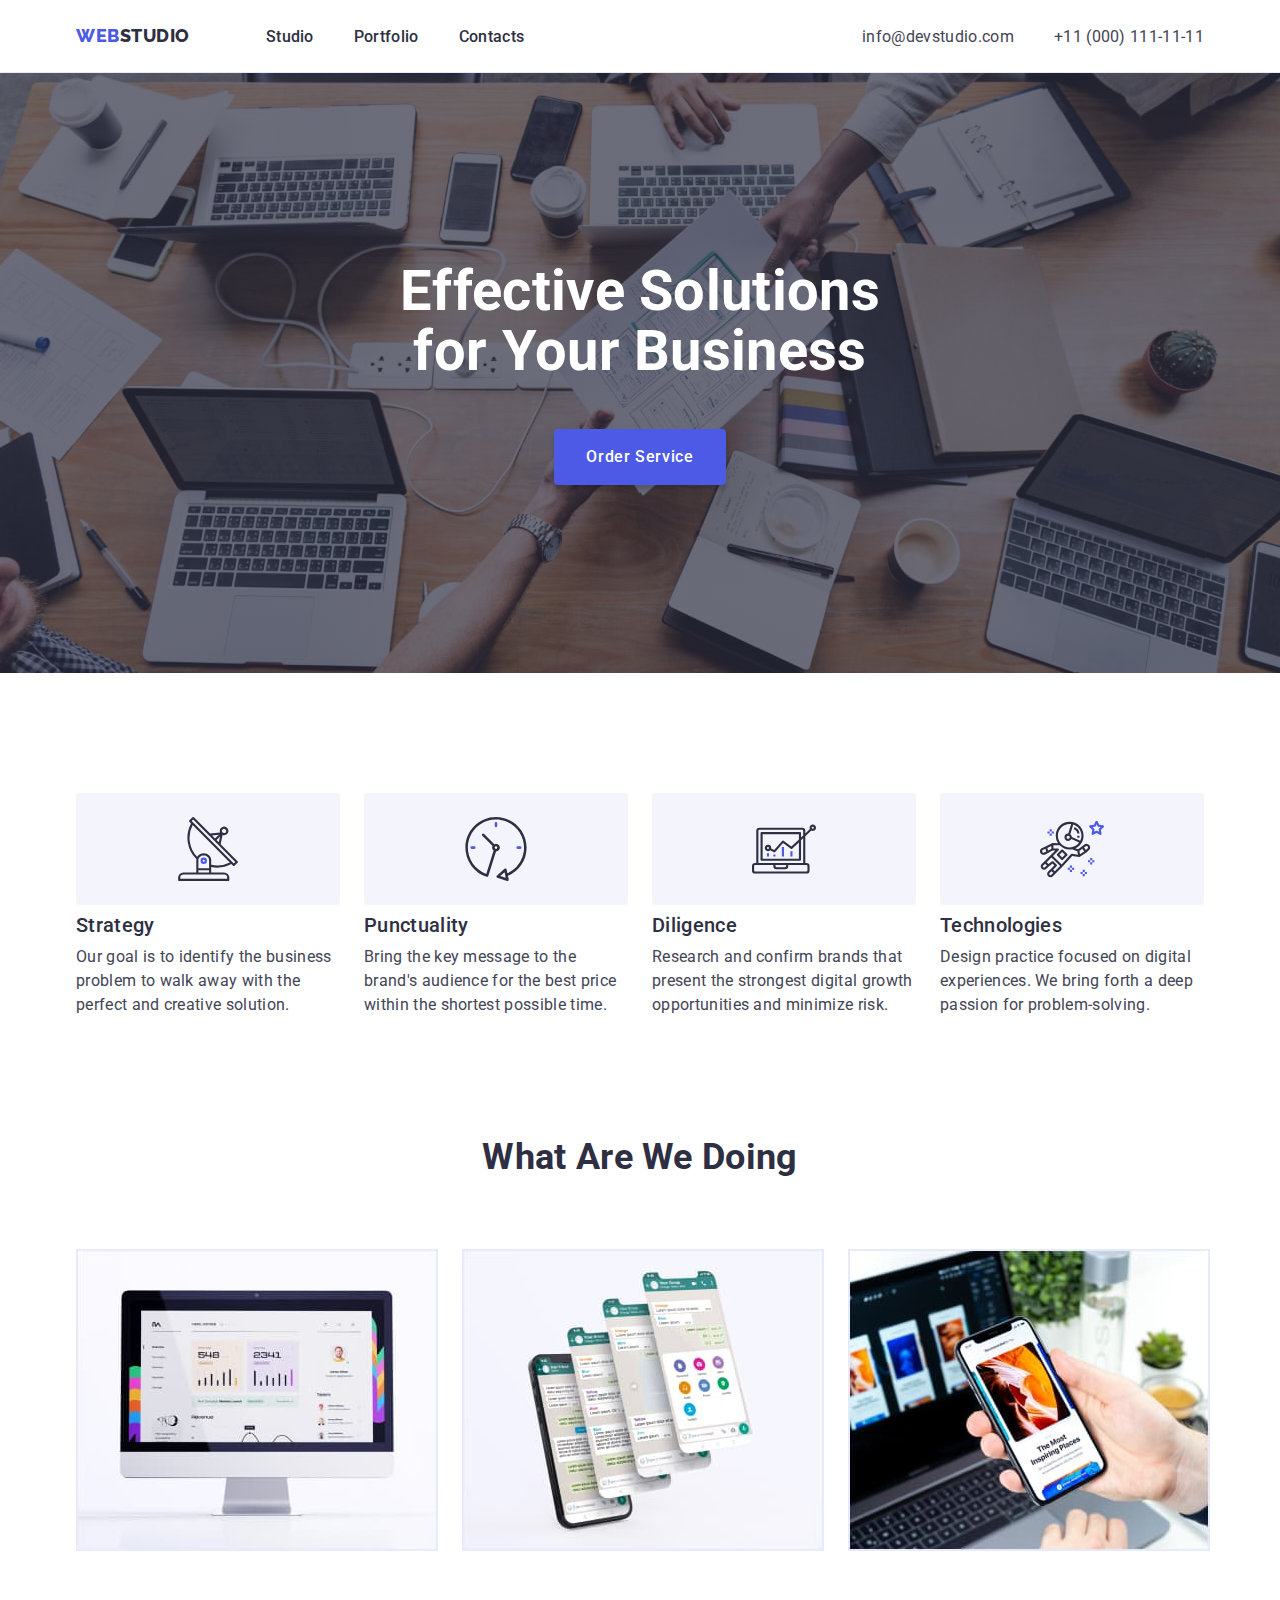
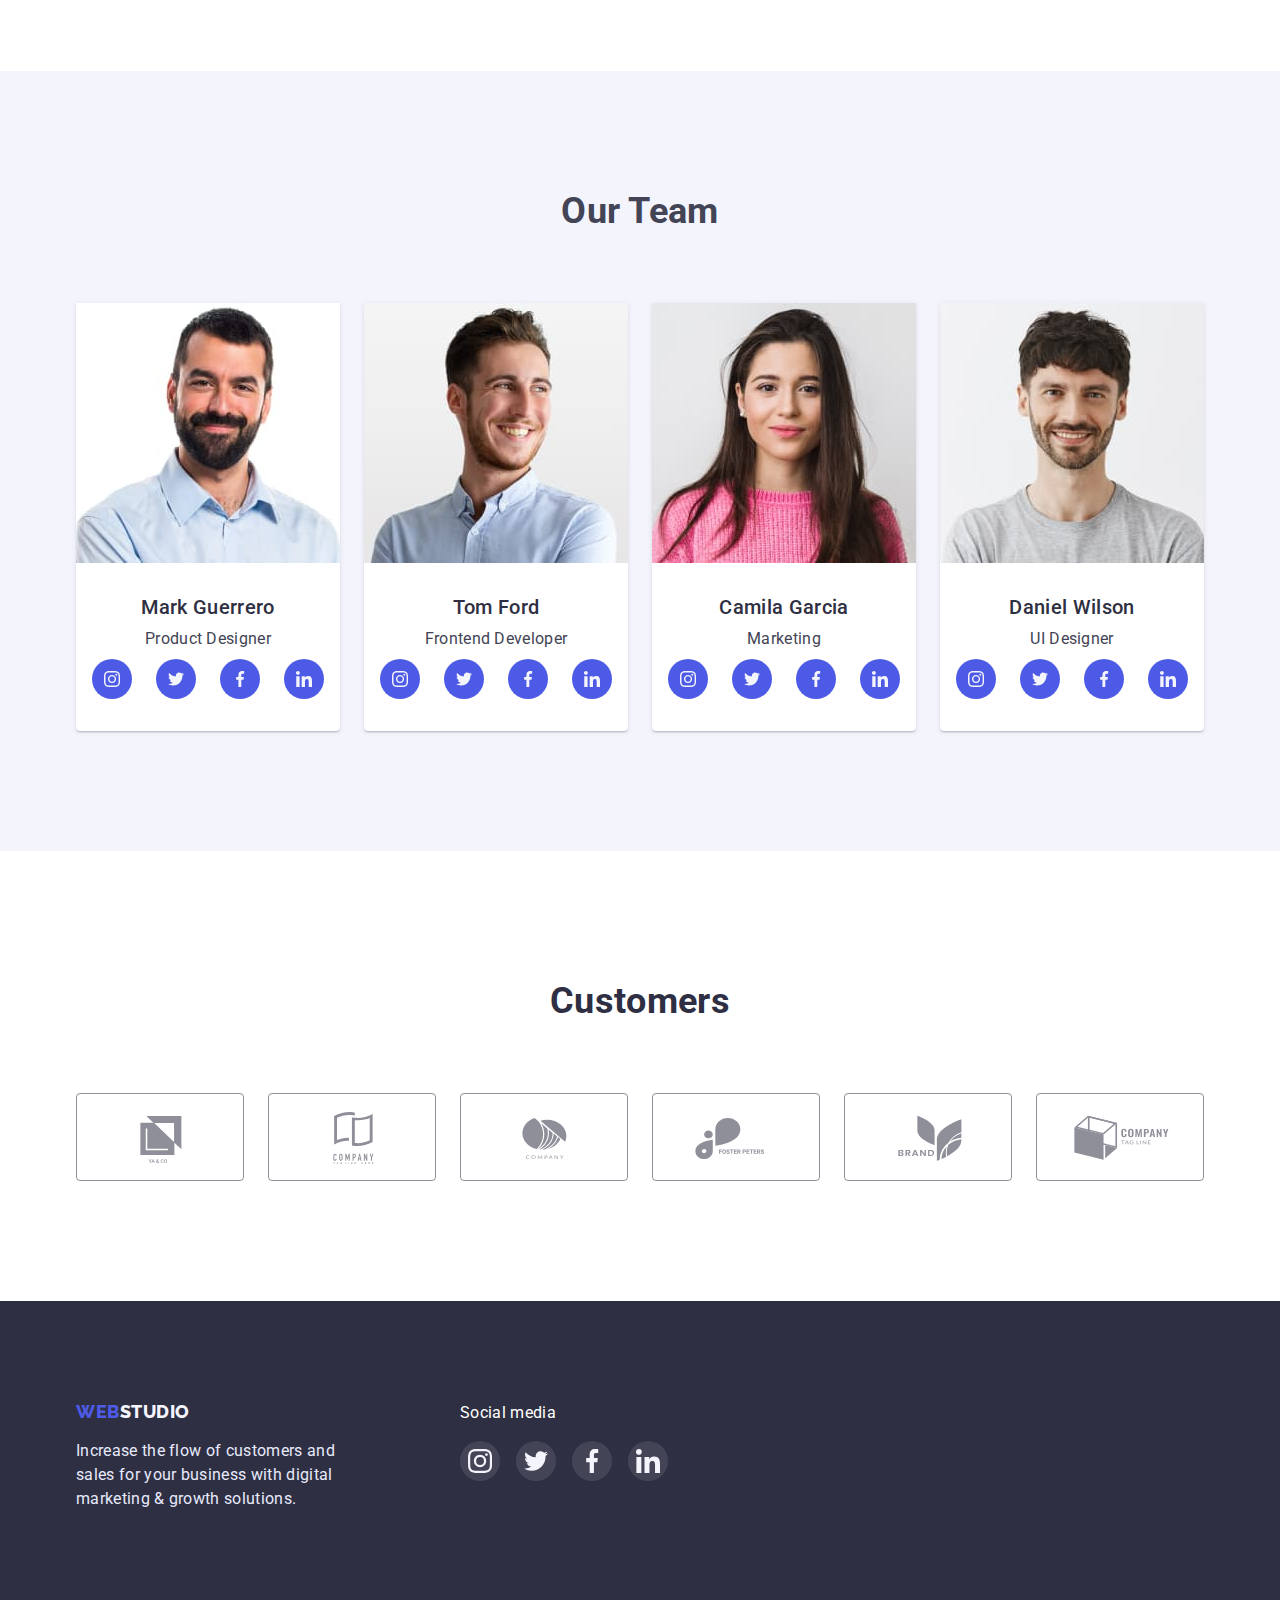
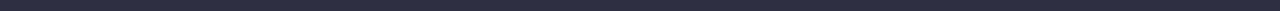
==== index.html @ ed665ac8 "Initial commit" ====
<!DOCTYPE html>
<html lang="en">
  <head>
    <meta charset="UTF-8" />
    <meta http-equiv="X-UA-Compatible" content="IE=edge" />
    <meta name="viewport" content="width=device-width, initial-scale=1.0" />
    <link rel="preconnect" href="https://fonts.googleapis.com" />
    <link rel="preconnect" href="https://fonts.gstatic.com" crossorigin />
    <link
      href="https://fonts.googleapis.com/css2?family=Roboto:wght@400;500;700;900&family=Raleway:wght@800&display=swap"
      rel="stylesheet"
    />
    <link
      rel="stylesheet"
      href="https://cdnjs.cloudflare.com/ajax/libs/modern-normalize/1.1.0/modern-normalize.min.css"
    />
    <link rel="stylesheet" href="css/styles.css" />
    <title>Web Studio</title>
  </head>
  <body class="body">
    <header class="header">
      <div class="container flex-header">
        <!--Navigation-->
        <!--Logo-->
        <!--Logo-->
        <a class="header-logo-left" href="."
          >Web<span class="header-logo-right">Studio</span></a
        >
        <nav class="navigation">
          <ul class="nav-ul">
            <li><a class="nav-a" href=".">Studio</a></li>
            <li><a class="nav-a" href="portfolio.html">Portfolio</a></li>
            <li><a class="nav-a" href="">Contacts</a></li>
          </ul>
        </nav>
        <address class="address">
          <ul class="address-ul">
            <li>
              <a class="address-a" href="mailto:info@devstudio.com"
                >info@devstudio.com</a
              >
            </li>
            <li>
              <a class="address-a" href="tel:+110001111111"
                >+11 (000) 111-11-11</a
              >
            </li>
          </ul>
        </address>
      </div>
    </header>
    <main>
      <!-- Hero section -->
      <section class="index-section-hero section">
        <div class="container">
          <h1 class="index-hero-h1">Effective Solutions for Your Business</h1>
          <button class="index-hero-btn" type="button">Order Service</button>
        </div>
      </section>
      <!-- Section1 -->
      <section class="index-section-strategy section">
        <div class="container">
          <h2 class="visually-hidden">Our operating principles</h2>
          <ul class="index-section-strategy-ul section-flex">
            <li class="index-section-strategy-item flex-column">
              <div class="index-section-strategy-icon-bg flex-center">
                <svg class="index-section-strategy-icon">
                  <use href="./images/icons.svg#icon-antenna-1"></use>
                </svg>
              </div>
              <h3 class="index-section-strategy-h3">Strategy</h3>
              <p class="index-section-strategy-p">
                Our goal is to identify the business problem to walk away with
                the perfect and creative solution.
              </p>
            </li>
            <li class="index-section-strategy-item flex-column">
              <div class="index-section-strategy-icon-bg flex-center">
                <svg class="index-section-strategy-icon">
                  <use href="./images/icons.svg#icon-clock-1"></use>
                </svg>
              </div>
              <h3 class="index-section-strategy-h3">Punctuality</h3>
              <p class="index-section-strategy-p">
                Bring the key message to the brand's audience for the best price
                within the shortest possible time.
              </p>
            </li>
            <li class="index-section-strategy-item flex-column">
              <div class="index-section-strategy-icon-bg flex-center">
                <svg class="index-section-strategy-icon">
                  <use href="./images/icons.svg#icon-diagram-1"></use>
                </svg>
              </div>
              <h3 class="index-section-strategy-h3">Diligence</h3>
              <p class="index-section-strategy-p">
                Research and confirm brands that present the strongest digital
                growth opportunities and minimize risk.
              </p>
            </li>
            <li class="index-section-strategy-item flex-column">
              <div class="index-section-strategy-icon-bg flex-center">
                <svg class="index-section-strategy-icon">
                  <use href="./images/icons.svg#icon-astronaut-1"></use>
                </svg>
              </div>
              <h3 class="index-section-strategy-h3">Technologies</h3>
              <p class="index-section-strategy-p">
                Design practice focused on digital experiences. We bring forth a
                deep passion for problem-solving.
              </p>
            </li>
          </ul>
        </div>
      </section>
      <!-- Section2 -->
      <section class="index-section-work section">
        <div class="container">
          <h2 class="index-section-work-h2">What are we doing</h2>
          <ul class="index-section-work-ul section-flex">
            <li class="index-section-work-item">
              <img
                class="index-section-work-img-work"
                src="./images/index/work/img-work-1.jpg"
                alt="Work statistics"
              />
            </li>
            <li class="index-section-work-item">
              <img
                class="index-section-work-img-work"
                src="./images/index/work/img-work-2.jpg"
                alt="Messaging with clients"
              />
            </li>
            <li class="index-section-work-item">
              <img
                class="index-section-work-img-work"
                src="./images/index/work/img-work-3.jpg"
                alt="Work with computer"
              />
            </li>
          </ul>
        </div>
      </section>
      <!-- Section3 -->
      <section class="index-section-team section">
        <div class="container">
          <h2 class="index-section-team-h2">Our Team</h2>
          <ul class="index-section-team-cards section-flex">
            <li class="index-section-team-cards-item">
              <img
                class="index-section-team-cards-img"
                src="./images/index/team/img-employee-1.jpg"
                alt="Product Designer"
              />
              <div class="index-section-team-cards-text flex-column">
                <h3 class="index-section-team-cards-h3">Mark Guerrero</h3>
                <p class="index-section-team-cards-p">Product Designer</p>

                <!-- social links -->
                <ul class="index-section-team-cards-links section-flex">
                  <li class="index-section-team-cards-links-item">
                    <a
                      class="index-section-team-cards-link social-links flex-center"
                      href="https://instagram.com/"
                      aria-label="Instagram link"
                      target="_blank"
                      rel="noreferrer noopener"
                    >
                      <svg class="index-section-team-icon">
                        <use href="./images/icons.svg#icon-instagram-2"></use>
                      </svg>
                    </a>
                  </li>
                  <li class="index-section-team-cards-links-item">
                    <a
                      class="index-section-team-cards-link social-links flex-center"
                      href="https://twitter.com/"
                      aria-label="Twitter link"
                      target="_blank"
                      rel="noreferrer noopener"
                    >
                      <svg class="index-section-team-icon">
                        <use href="./images/icons.svg#icon-twitter-1"></use>
                      </svg>
                    </a>
                  </li>
                  <li class="index-section-team-cards-links-item">
                    <a
                      class="index-section-team-cards-link social-links flex-center"
                      href="https://facebook.com/"
                      aria-label="Facebook link"
                      target="_blank"
                      rel="noreferrer noopener"
                    >
                      <svg class="index-section-team-icon">
                        <use href="./images/icons.svg#icon-facebook-1"></use>
                      </svg>
                    </a>
                  </li>
                  <li class="index-section-team-cards-links-item">
                    <a
                      class="index-section-team-cards-link social-links flex-center"
                      href="https://linkedin.com/"
                      aria-label="Linkedin link"
                      target="_blank"
                      rel="noreferrer noopener"
                    >
                      <svg class="index-section-team-icon">
                        <use href="./images/icons.svg#icon-linkedin-1"></use>
                      </svg>
                    </a>
                  </li>
                </ul>
              </div>
            </li>
            <li class="index-section-team-cards-item">
              <img
                class="index-section-team-cards-img"
                src="./images/index/team/img-employee-2.jpg"
                alt="Frontend Developer"
              />
              <div class="index-section-team-cards-text flex-column">
                <h3 class="index-section-team-cards-h3">Tom Ford</h3>
                <p class="index-section-team-cards-p">Frontend Developer</p>

                <!-- social links -->
                <ul class="index-section-team-cards-links section-flex">
                  <li class="index-section-team-cards-links-item">
                    <a
                      class="index-section-team-cards-link social-links flex-center"
                      href="https://instagram.com/"
                      aria-label="Instagram link"
                      target="_blank"
                      rel="noreferrer noopener"
                    >
                      <svg class="index-section-team-icon">
                        <use href="./images/icons.svg#icon-instagram-2"></use>
                      </svg>
                    </a>
                  </li>
                  <li class="index-section-team-cards-links-item">
                    <a
                      class="index-section-team-cards-link social-links flex-center"
                      href="https://twitter.com/"
                      aria-label="Twitter link"
                      target="_blank"
                      rel="noreferrer noopener"
                    >
                      <svg class="index-section-team-icon">
                        <use href="./images/icons.svg#icon-twitter-1"></use>
                      </svg>
                    </a>
                  </li>
                  <li class="index-section-team-cards-links-item">
                    <a
                      class="index-section-team-cards-link social-links flex-center"
                      href="https://facebook.com/"
                      aria-label="Facebook link"
                      target="_blank"
                      rel="noreferrer noopener"
                    >
                      <svg class="index-section-team-icon">
                        <use href="./images/icons.svg#icon-facebook-1"></use>
                      </svg>
                    </a>
                  </li>
                  <li class="index-section-team-cards-links-item">
                    <a
                      class="index-section-team-cards-link social-links flex-center"
                      href="https://linkedin.com/"
                      aria-label="Linkedin link"
                      target="_blank"
                      rel="noreferrer noopener"
                    >
                      <svg class="index-section-team-icon">
                        <use href="./images/icons.svg#icon-linkedin-1"></use>
                      </svg>
                    </a>
                  </li>
                </ul>
              </div>
            </li>
            <li class="index-section-team-cards-item">
              <img
                class="index-section-team-cards-img"
                src="./images/index/team/img-employee-3.jpg"
                alt="Marketing"
              />
              <div class="index-section-team-cards-text flex-column">
                <h3 class="index-section-team-cards-h3">Camila Garcia</h3>
                <p class="index-section-team-cards-p">Marketing</p>
                <!-- social links -->
                <ul class="index-section-team-cards-links section-flex">
                  <li class="index-section-team-cards-links-item">
                    <a
                      class="index-section-team-cards-link social-links flex-center"
                      href="https://instagram.com/"
                      aria-label="Instagram link"
                      target="_blank"
                      rel="noreferrer noopener"
                    >
                      <svg class="index-section-team-icon">
                        <use href="./images/icons.svg#icon-instagram-2"></use>
                      </svg>
                    </a>
                  </li>
                  <li class="index-section-team-cards-links-item">
                    <a
                      class="index-section-team-cards-link social-links flex-center"
                      href="https://twitter.com/"
                      aria-label="Twitter link"
                      target="_blank"
                      rel="noreferrer noopener"
                    >
                      <svg class="index-section-team-icon">
                        <use href="./images/icons.svg#icon-twitter-1"></use>
                      </svg>
                    </a>
                  </li>
                  <li class="index-section-team-cards-links-item">
                    <a
                      class="index-section-team-cards-link social-links flex-center"
                      href="https://facebook.com/"
                      aria-label="Facebook link"
                      target="_blank"
                      rel="noreferrer noopener"
                    >
                      <svg class="index-section-team-icon">
                        <use href="./images/icons.svg#icon-facebook-1"></use>
                      </svg>
                    </a>
                  </li>
                  <li class="index-section-team-cards-links-item">
                    <a
                      class="index-section-team-cards-link social-links flex-center"
                      href="https://linkedin.com/"
                      aria-label="Linkedin link"
                      target="_blank"
                      rel="noreferrer noopener"
                    >
                      <svg class="index-section-team-icon">
                        <use href="./images/icons.svg#icon-linkedin-1"></use>
                      </svg>
                    </a>
                  </li>
                </ul>
              </div>
            </li>
            <li class="index-section-team-cards-item">
              <img
                class="index-section-team-cards-img"
                src="./images/index/team/img-employee-4.jpg"
                alt="UI Designer"
              />
              <div class="index-section-team-cards-text flex-column">
                <h3 class="index-section-team-cards-h3">Daniel Wilson</h3>
                <p class="index-section-team-cards-p">UI Designer</p>
                <!-- social links -->
                <ul class="index-section-team-cards-links section-flex">
                  <li class="index-section-team-cards-links-item">
                    <a
                      class="index-section-team-cards-link social-links flex-center"
                      href="https://instagram.com/"
                      aria-label="Instagram link"
                      target="_blank"
                      rel="noreferrer noopener"
                    >
                      <svg class="index-section-team-icon">
                        <use href="./images/icons.svg#icon-instagram-2"></use>
                      </svg>
                    </a>
                  </li>
                  <li class="index-section-team-cards-links-item">
                    <a
                      class="index-section-team-cards-link social-links flex-center"
                      href="https://twitter.com/"
                      aria-label="Twitter link"
                      target="_blank"
                      rel="noreferrer noopener"
                    >
                      <svg class="index-section-team-icon">
                        <use href="./images/icons.svg#icon-twitter-1"></use>
                      </svg>
                    </a>
                  </li>
                  <li class="index-section-team-cards-links-item">
                    <a
                      class="index-section-team-cards-link social-links flex-center"
                      href="https://facebook.com/"
                      aria-label="Facebook link"
                      target="_blank"
                      rel="noreferrer noopener"
                    >
                      <svg class="index-section-team-icon">
                        <use href="./images/icons.svg#icon-facebook-1"></use>
                      </svg>
                    </a>
                  </li>
                  <li class="index-section-team-cards-links-item">
                    <a
                      class="index-section-team-cards-link social-links flex-center"
                      href="https://linkedin.com/"
                      aria-label="Linkedin link"
                      target="_blank"
                      rel="noreferrer noopener"
                    >
                      <svg class="index-section-team-icon">
                        <use href="./images/icons.svg#icon-linkedin-1"></use>
                      </svg>
                    </a>
                  </li>
                </ul>
              </div>
            </li>
          </ul>
        </div>
      </section>
      <!-- Section4 -->
      <section class="index-section-customers section">
        <div class="container">
          <h2 class="index-section-customers-h2">Customers</h2>
          <ul class="index-section-customers-ul section-flex">
            <li class="index-section-customers-item">
              <a
                href=""
                class="index-section-customers-link flex-center"
                aria-label="Customer1 link"
                target="_blank"
                rel="noreferrer noopener"
              >
                <svg class="index-section-customers-svg">
                  <use href="./images/icons.svg#icon-Logo-customer-1"></use>
                </svg>
              </a>
            </li>
            <li class="index-section-customers-item">
              <a
                href=""
                class="index-section-customers-link flex-center"
                aria-label="Customer2 link"
                target="_blank"
                rel="noreferrer noopener"
              >
                <svg class="index-section-customers-svg">
                  <use href="./images/icons.svg#icon-Logo-customer-2"></use>
                </svg>
              </a>
            </li>
            <li class="index-section-customers-item">
              <a
                href=""
                class="index-section-customers-link flex-center"
                aria-label="Customer3 link"
                target="_blank"
                rel="noreferrer noopener"
              >
                <svg class="index-section-customers-svg">
                  <use href="./images/icons.svg#icon-Logo-customer-3"></use>
                </svg>
              </a>
            </li>
            <li class="index-section-customers-item">
              <a
                href=""
                class="index-section-customers-link flex-center"
                aria-label="Customer4 link"
                target="_blank"
                rel="noreferrer noopener"
              >
                <svg class="index-section-customers-svg">
                  <use href="./images/icons.svg#icon-Logo-customer-4"></use>
                </svg>
              </a>
            </li>
            <li class="index-section-customers-item">
              <a
                href=""
                class="index-section-customers-link flex-center"
                aria-label="Customer5 link"
                target="_blank"
                rel="noreferrer noopener"
              >
                <svg class="index-section-customers-svg">
                  <use href="./images/icons.svg#icon-Logo-customer-5"></use>
                </svg>
              </a>
            </li>
            <li class="index-section-customers-item">
              <a
                href=""
                class="index-section-customers-link flex-center"
                aria-label="Customer6 link"
                target="_blank"
                rel="noreferrer noopener"
              >
                <svg class="index-section-customers-svg">
                  <use href="./images/icons.svg#icon-Logo-customer-6"></use>
                </svg>
              </a>
            </li>
          </ul>
        </div>
      </section>
    </main>
    <footer class="footer">
      <div class="container flex-footer">
        <div class="footer-text flex-column">
          <!--Logo-->
          <a class="footer-logo-left" href="."
            >Web<span class="footer-logo-right">Studio</span></a
          >
          <p class="footer-p">
            Increase the flow of customers and sales for your business with
            digital marketing & growth solutions.
          </p>
        </div>
        <div class="footer-social flex-column">
          <p class="footer-social-p">Social media</p>
          <ul class="footer-social-ul">
            <li class="footer-social-item">
              <a
                class="footer-social-links social-links flex-center"
                href="https://instagram.com/"
                aria-label="Instagram link"
                target="_blank"
                rel="noreferrer noopener"
              >
                <svg class="footer-social-icon">
                  <use href="./images/icons.svg#icon-instagram-2"></use>
                </svg>
              </a>
            </li>
            <li class="footer-social-item">
              <a
                class="footer-social-links social-links flex-center"
                href="https://twitter.com/"
                aria-label="Twitter link"
                target="_blank"
                rel="noreferrer noopener"
              >
                <svg class="footer-social-icon">
                  <use href="./images/icons.svg#icon-twitter-1"></use>
                </svg>
              </a>
            </li>
            <li class="footer-social-item">
              <a
                class="footer-social-links social-links flex-center"
                href="https://facebook.com/"
                aria-label="Facebook link"
                target="_blank"
                rel="noreferrer noopener"
              >
                <svg class="footer-social-icon">
                  <use href="./images/icons.svg#icon-facebook-1"></use>
                </svg>
              </a>
            </li>
            <li class="footer-social-item">
              <a
                class="footer-social-links social-links flex-center"
                href="https://linkedin.com/"
                aria-label="Linkedin link"
                target="_blank"
                rel="noreferrer noopener"
              >
                <svg class="footer-social-icon">
                  <use href="./images/icons.svg#icon-linkedin-1"></use>
                </svg>
              </a>
            </li>
          </ul>
        </div>
      </div>
    </footer>
  </body>
</html>
---- css/styles.css ----
/* variables */
:root {
  --col-iris: #4d5ae5;
  --col-ocean: #404bbf;
  --col-navy-blue: #2e2f42;
  --col-green: #31d0aa;
  --col-slate: #434455;
  --col-light-slate: #8e8f99;
  --col-cornflower: #e7e9fc;
  --col-cloud: #f4f4fd;
  --col-navy-blue-modal: rgba(46, 47, 66, 0.4);
  --col-grey: rgba(46, 47, 66, 0.7);
  --col-white: #ffffff;
  --col-background: #e5e5e5;
  --col-btn-shadow: rgba(0, 0, 0, 0.15);
  --col-btn-shadow1: rgba(0, 0, 0, 0.12);
  --col-btn-shadow2: rgba(0, 0, 0, 0.08);
  --col-btn-shadow3: rgba(0, 0, 0, 0.1);
  --col-background-footer: rgba(255, 255, 255, 0.1);
  --col-navy-blue-shadow1: rgba(46, 47, 66, 0.08);
  --col-navy-blue-shadow2: rgba(46, 47, 66, 0.16);
  --cont-max-width: 1440px;
  --cont-width: 1158px;
  --cont-padding-left: 15px;
  --cont-padding-right: 15px;
  --sect-flex-gap: 24px;
}
/* margin 0 */
h1,
h2,
h3,
p {
  margin: 0;
}
/* ul flex */
ul {
  margin: 0;
  padding: 0;
  display: flex;
  list-style: none;
}
/* images */
img {
  display: block;
}
/* container */
.container {
  width: var(--cont-width);
  padding-left: var(--cont-padding-left);
  padding-right: var(--cont-padding-right);
  margin-left: auto;
  margin-right: auto;
}
/* flex-column */
.flex-column {
  display: flex;
  flex-direction: column;
  justify-content: center;
}
.flex-center {
  display: flex;
  justify-content: center;
  align-items: center;
}
/* flex-header */
.flex-header {
  display: flex;
  align-items: baseline;
}
/* for sections */
.section {
  padding: 120px 0px;
}

.section-flex {
  gap: var(--sect-flex-gap);
}

/* body */
.body {
  font-family: "Roboto", sans-serif;
  letter-spacing: 0.02em;
  color: var(--col-slate);
}
/* header */
.header {
  border-bottom: 1px solid var(--col-cornflower);
  padding-top: 24px;
  padding-bottom: 24px;
}

/* logo */
.header-logo-left {
  font-family: "Raleway", sans-serif;
  font-weight: 800;
  font-size: 18px;
  line-height: calc(24 / 18);
  letter-spacing: 0.03em;
  text-transform: uppercase;
  text-decoration: none;
  color: var(--col-iris);
  margin-right: 76px;
}
.header-logo-right {
  color: var(--col-navy-blue);
}
/* nav */
.navigation {
  margin-right: auto;
}
.nav-ul {
  gap: 40px;
}
.nav-a {
  font-weight: 500;
  line-height: calc(24 / 18);
  color: var(--col-navy-blue);
  text-decoration: none;
}
.nav-a:hover,
.nav-a:focus {
  color: var(--col-ocean);
}

/* address */
.address-ul {
  gap: 40px;
}

.address-a {
  font-style: normal;
  text-decoration: none;
  color: var(--col-slate);
}
.address-a:focus,
.address-a:hover {
  color: var(--col-ocean);
}
/* index */
/* main */
/* index hero */
.index-section-hero {
  background-color: var(--col-grey);
  background-image: linear-gradient(
      to right,
      rgba(46, 47, 66, 0.7),
      rgba(46, 47, 66, 0.7)
    ),
    url(../images/index/hero/img-hero-bg.jpg);
  background-repeat: no-repeat;
  background-position: center;
  background-size: cover;
  max-width: var(--cont-max-width);
  margin-left: auto;
  margin-right: auto;
  padding: 188px 0px;
}
.index-hero-h1 {
  width: 494px;
  color: var(--col-white);
  text-align: center;
  font-size: 56px;
  line-height: calc(60 / 56);
  margin-right: auto;
  margin-left: auto;
  margin-bottom: 48px;
}
.index-hero-btn {
  font-family: inherit;
  color: var(--col-white);
  cursor: pointer;
  background-color: var(--col-iris);
  font-weight: 500;
  line-height: calc(24 / 16);
  letter-spacing: 0.04em;
  box-shadow: 0px 4px 4px var(--col-btn-shadow);
  border: none;
  border-radius: 4px;
  padding: 16px 32px;
  display: block;
  margin-right: auto;
  margin-left: auto;
}
.index-hero-btn:focus,
.index-hero-btn:hover {
  background-color: var(--col-ocean);
}
.visually-hidden {
  position: absolute;
  width: 1px;
  height: 1px;
  margin: -1px;
  border: 0;
  padding: 0;

  white-space: nowrap;
  clip-path: inset(100%);
  clip: rect(0 0 0 0);
  overflow: hidden;
}
/* index section1 strategy*/

.index-section-strategy-ul {
}
.index-section-strategy-item {
  line-height: calc(24 / 16);
  flex-basis: calc(
    (
        var(--cont-width) - var(--cont-padding-left) - var(--cont-padding-right) -
          var(--sect-flex-gap) * 3
      ) / 4
  );
  gap: 8px;
}

.index-section-strategy-icon-bg {
  background-color: var(--col-cloud);
  border-radius: 4px;
  width: 100%;
  height: 112px;
}
.index-section-strategy-icon {
  width: 64px;
  height: 64px;
}
.index-section-strategy-h3 {
  font-weight: 500;
  font-size: 20px;
  line-height: calc(24 / 20);
  color: var(--col-navy-blue);
}
.index-section-work {
  padding-top: 0px;
}
/* index section2 work */
.index-section-work-h2 {
  font-size: 36px;
  line-height: calc(40 / 36);
  text-align: center;
  text-transform: capitalize;
  color: var(--col-navy-blue);
  margin-bottom: 72px;
}
.index-section-work-ul {
}
.index-section-work-item {
  border: 1px solid var(--col-cornflower);
  flex-basis: calc(
    (
        var(--cont-width) - var(--cont-padding-left) - var(--cont-padding-right) -
          var(--sect-flex-gap) * 2
      ) / 3
  );
}
.index-section-work-img-work {
  width: 360px;
  height: 300px;
}
/* index section3 team */
.index-section-team {
  background-color: var(--col-cloud);
}
.index-section-team-h2 {
  font-size: 36px;
  line-height: calc(40 / 36);
  text-align: center;
  text-transform: capitalize;
  margin-bottom: 72px;
}
.index-section-team-cards {
}
.index-section-team-cards-item {
  background-color: var(--col-white);
  box-shadow: 0px 1px 6px var(--col-navy-blue-shadow1),
    0px 1px 1px var(--col-navy-blue-shadow2),
    0px 2px 1px var(--col-navy-blue-shadow1);
  border-radius: 0px 0px 4px 4px;
  flex-basis: calc(
    (
        var(--cont-width) - var(--cont-padding-left) - var(--cont-padding-right) -
          var(--sect-flex-gap) * 3
      ) / 4
  );
}
.index-section-team-cards-img {
  width: 264px;
  height: 260px;
}
.index-section-team-cards-text {
  padding: 32px 0;
  align-items: center;
  gap: 8px;
}
.index-section-team-cards-h3 {
  font-weight: 500;
  font-size: 20px;
  line-height: calc(24 / 20);
  text-align: center;
  color: var(--col-navy-blue);
}
.index-section-team-cards-p {
  line-height: calc(24 / 16);
  text-align: center;
}
.index-section-team-cards-links {
  justify-content: center;
}
.index-section-team-cards-links-item {
  width: 40px;
  height: 40px;
}
.index-section-team-cards-link {
  background-color: var(--col-iris);
}
.index-section-team-cards-link:focus,
.index-section-team-cards-link:hover {
  background-color: var(--col-ocean);
}
/* icons social*/
.social-links {
  text-decoration: none;
  width: 100%;
  height: 100%;
  border-radius: 50%;
}
.index-section-team-icon {
  width: 16px;
  height: 16px;
}
/* Section4 Customers */
.index-section-customers {
  padding-top: 130px;
}
.index-section-customers-ul {
  justify-content: center;
}
.index-section-customers-item {
  width: 168px;
  height: 88px;
}
.index-section-customers-h2 {
  font-size: 36px;
  line-height: calc(40 / 36);
  text-align: center;
  text-transform: capitalize;
  color: var(--col-navy-blue);
  margin-bottom: 72px;
}
.index-section-customers-link {
  text-decoration: none;
  width: 100%;
  height: 100%;
  border: 1px solid var(--col-light-slate);
  color: var(--col-light-slate);
  border-radius: 4px;
}
.index-section-customers-link:focus,
.index-section-customers-link:hover {
  border: 1px solid var(--col-ocean);
  color: var(--col-ocean);
}
.index-section-customers-svg {
  width: 104px;
  height: 56px;
  fill: currentColor;
}
/* footer */

.footer {
  background-color: var(--col-navy-blue);
  padding: 100px 0px;
}
.flex-footer {
  display: flex;
  align-items: baseline;
  gap: 120px;
}
/* text */
.footer-text {
  width: 264px;
  gap: 16px;
}
.footer-logo-left {
  font-family: "Raleway", sans-serif;
  font-weight: 800;
  font-size: 18px;
  line-height: calc(22 / 18);
  letter-spacing: 0.03em;
  text-transform: uppercase;
  text-decoration: none;
  color: var(--col-iris);
  display: block;
}
.footer-logo-right {
  color: var(--col-cloud);
}

.footer-p {
  color: var(--col-cornflower);
  line-height: calc(24 / 16);
}
/* social */
.footer-social {
  gap: 16px;
}
.footer-social-ul {
  gap: 16px;
}
.footer-social-item {
  width: 40px;
  height: 40px;
}
.footer-social-p {
  font-size: 16px;
  line-height: calc(24 / 16);
  font-weight: 500px;
  color: var(--col-white);
  text-align: left;
}
.footer-social-links {
  background-color: var(--col-background-footer);
}
.footer-social-links:focus,
.footer-social-links:hover {
  background-color: var(--col-green);
}
.footer-social-icon {
  width: 24px;
  height: 24px;
}
/* portfolio */
/* main */
/* hero */
.portfolio-section-hero {
  padding-top: 96px;
}
.portfolio-hero-btns {
  justify-content: center;
  margin-bottom: 72px;
}
.portfolio-hero-btn {
  font-family: inherit;
  font-weight: 500;
  font-size: 16px;
  line-height: calc(24 / 16);
  letter-spacing: 0.04em;
  color: var(--col-iris);
  cursor: pointer;
  background-color: var(--col-cloud);
  border: 1px solid var(--col-cornflower);
  border-radius: 4px;
  padding: 12px 24px;
}
.portfolio-hero-btn:focus,
.portfolio-hero-btn:hover {
  color: var(--col-white);
  background-color: var(--col-ocean);
  box-shadow: 0px 2px 2px var(--col-btn-shadow1),
    0px 2px 1px var(--col-btn-shadow2), 0px 3px 1px var(--col-btn-shadow3);
}
.portfolio-hero-ul {
  flex-wrap: wrap;
  gap: 48px var(--sect-flex-gap);
}
.portfolio-hero-items {
  flex-basis: calc(
    (
        var(--cont-width) - var(--cont-padding-left) - var(--cont-padding-right) -
          var(--sect-flex-gap) * 2
      ) / 3
  );
}

.portfolio-hero-a {
  text-decoration: none;
  display: block;
  box-shadow: 0 1px 6px var(--col-navy-blue-shadow1);
}
.portfolio-hero-a:focus,
.portfolio-hero-a:hover {
  box-shadow: 0 2px 1px var(--col-navy-blue-shadow1),
    0 1px 1px var(--col-navy-blue-shadow2),
    0 1px 6px var(--col-navy-blue-shadow1);
}

.portfolio-hero-img {
  width: 360px;
  height: 300px;
}
.portfolio-hero-text {
  border-left: 1px solid var(--col-cornflower);
  border-right: 1px solid var(--col-cornflower);
  border-bottom: 1px solid var(--col-cornflower);
  padding-top: 32px;
  padding-bottom: 31.2px;
  padding-left: 16px;
  display: flex;
  flex-direction: column;
  justify-content: center;
  gap: 8px;
}
.portfolio-hero-h2 {
  font-weight: 500;
  font-size: 20px;
  line-height: calc(24 / 20);
  color: var(--col-navy-blue);
}
.portfolio-hero-p {
  line-height: calc(24 / 16);
}
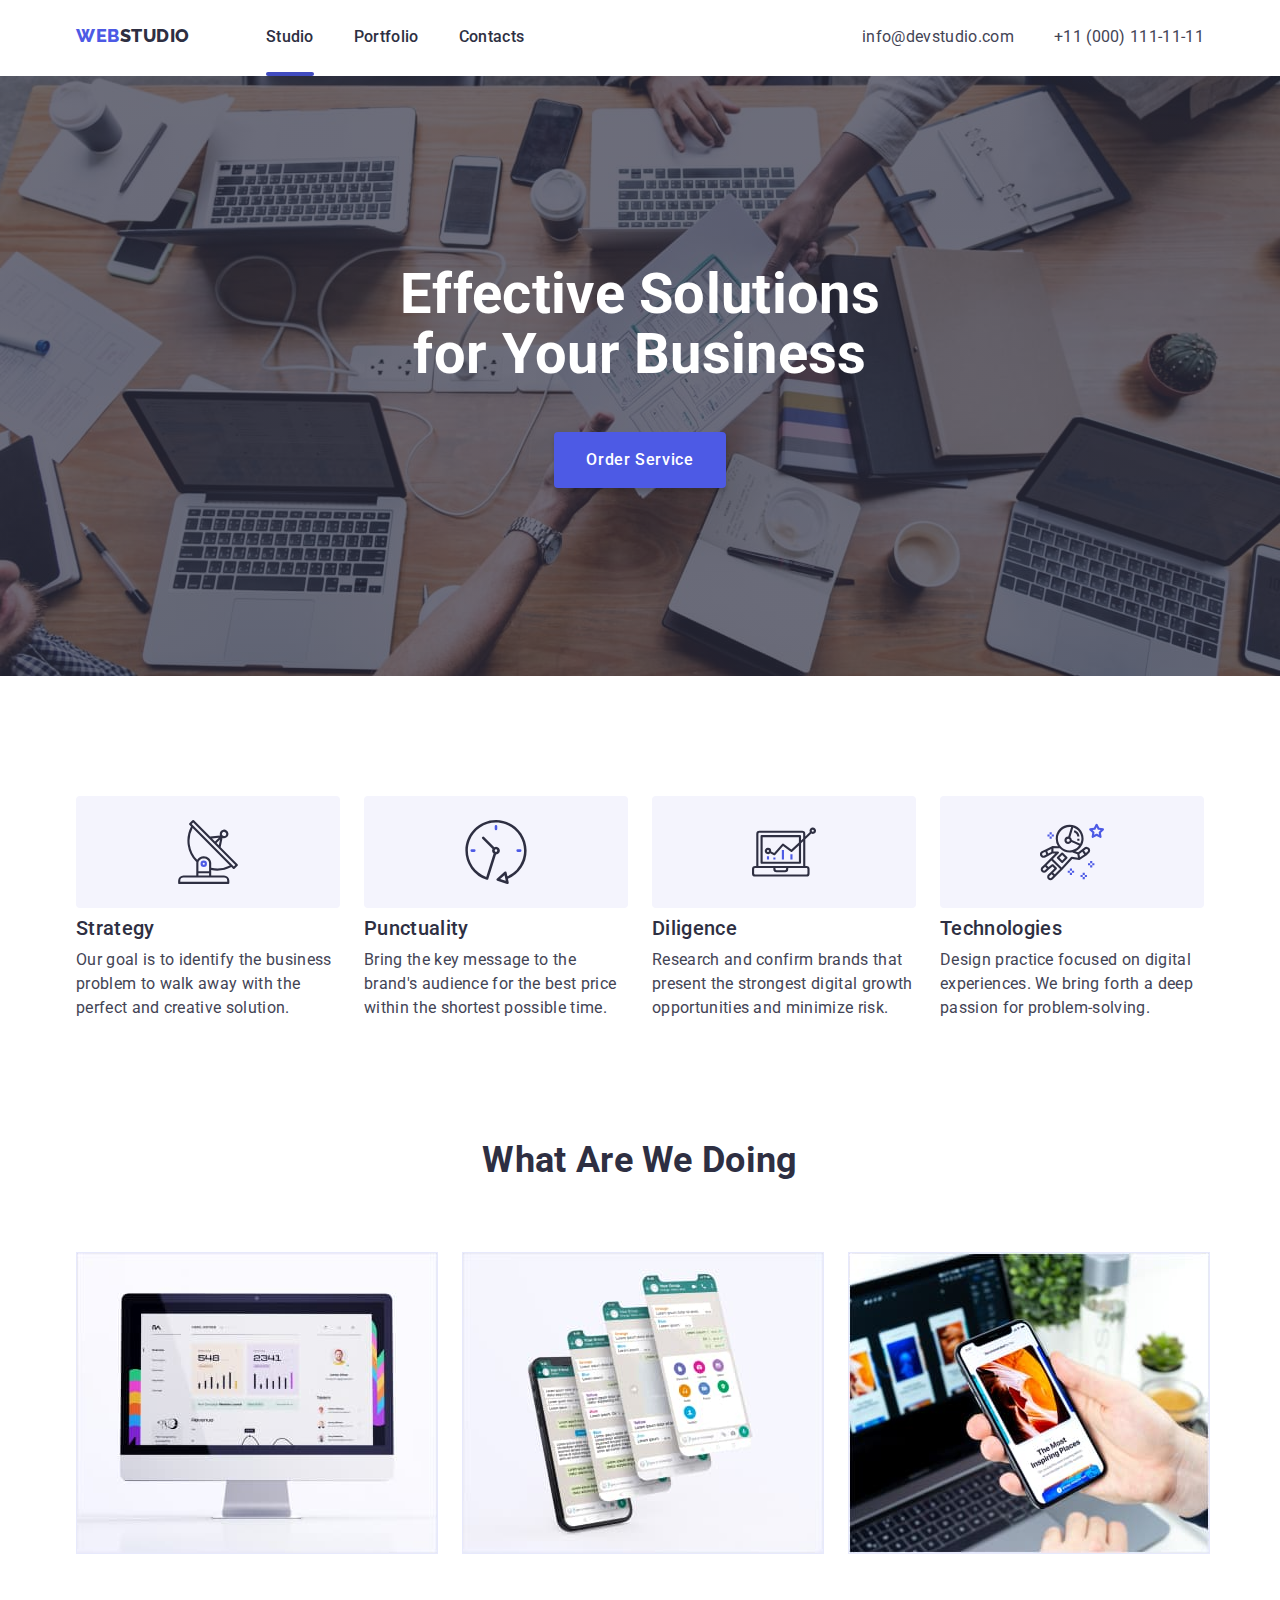
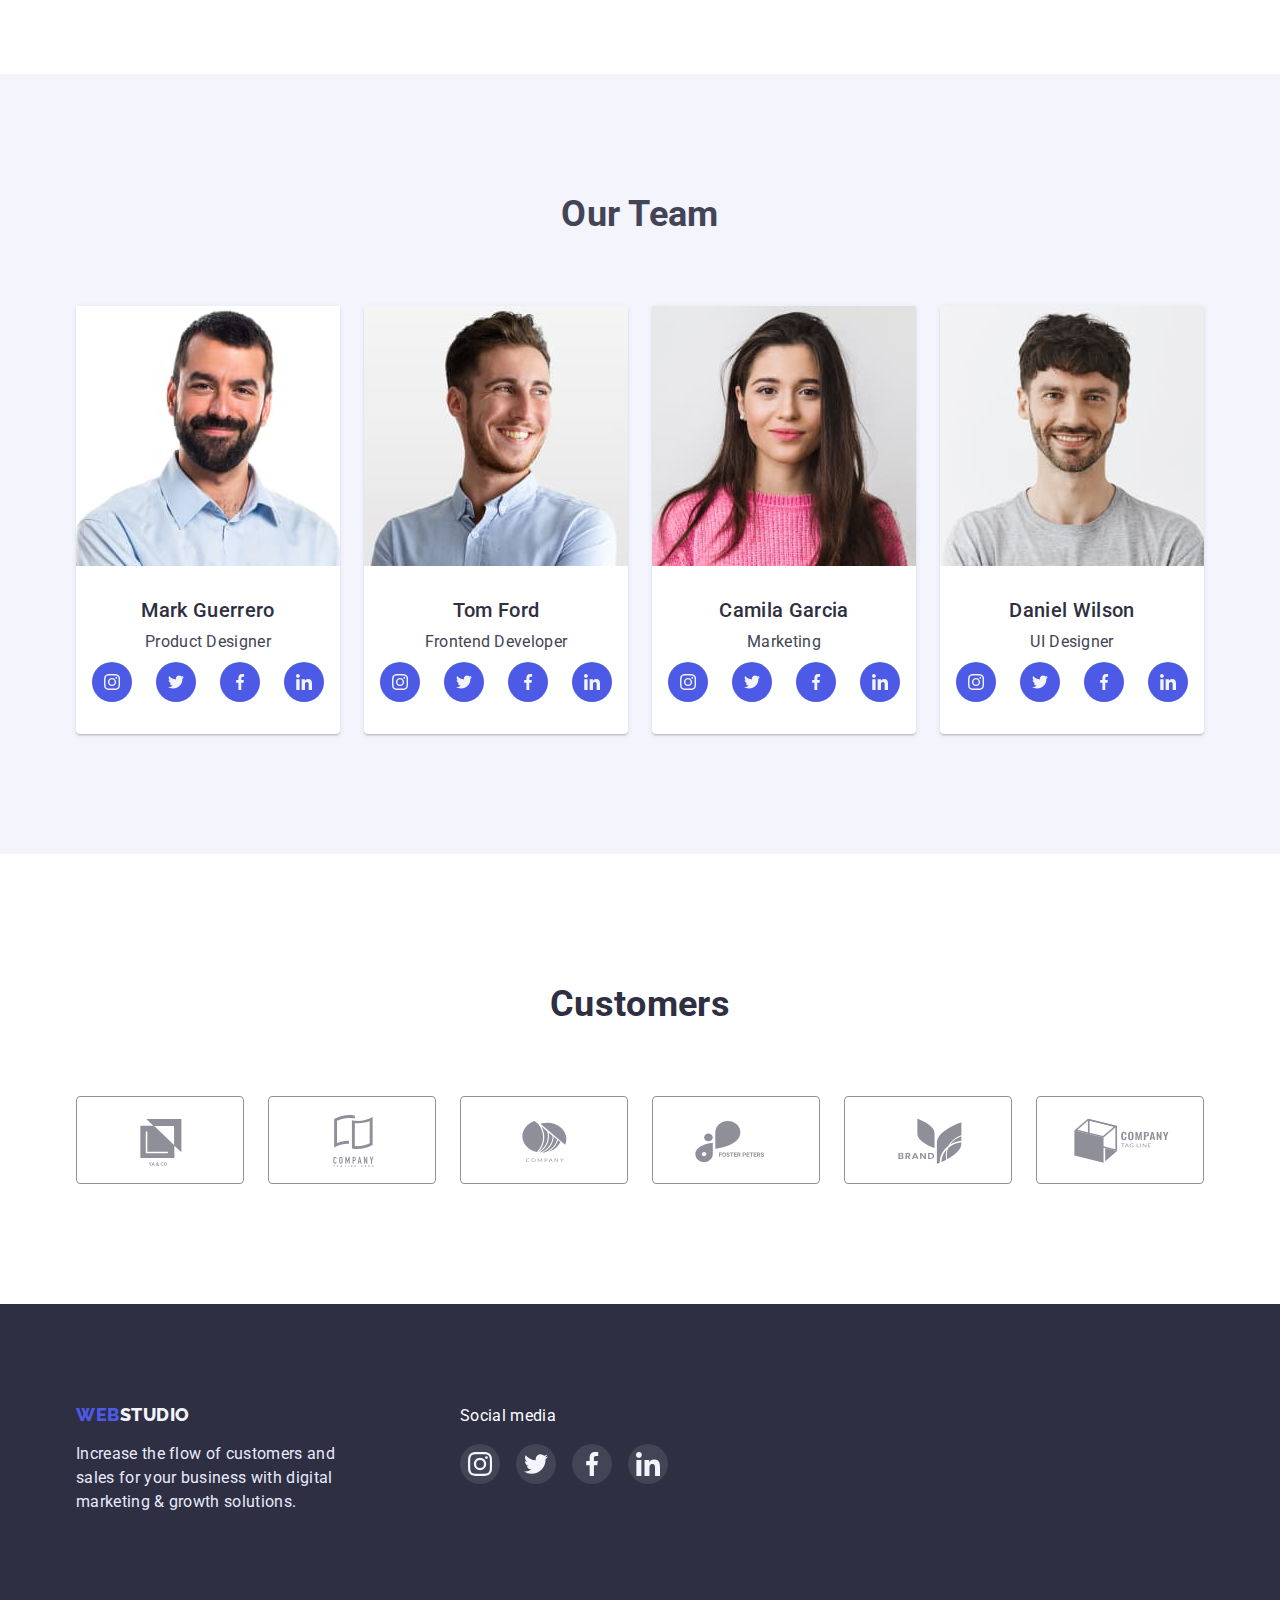
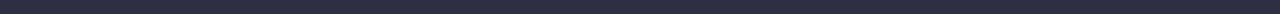
==== commit 50b91af8: "line in header" ====
--- a/index.html
+++ b/index.html
@@ -28,9 +28,13 @@
         >
         <nav class="navigation">
           <ul class="nav-ul">
-            <li><a class="nav-a" href=".">Studio</a></li>
-            <li><a class="nav-a" href="portfolio.html">Portfolio</a></li>
-            <li><a class="nav-a" href="">Contacts</a></li>
+            <li class="nav-li">
+              <a class="nav-a current-page" href=".">Studio</a>
+            </li>
+            <li class="nav-li">
+              <a class="nav-a" href="portfolio.html">Portfolio</a>
+            </li>
+            <li class="nav-li"><a class="nav-a" href="">Contacts</a></li>
           </ul>
         </nav>
         <address class="address">
@@ -574,5 +578,7 @@
         </div>
       </div>
     </footer>
+    <!-- modal window -->
+    <script src="./js/modal.js"></script>
   </body>
 </html>
--- a/css/styles.css
+++ b/css/styles.css
@@ -84,9 +84,11 @@
 }
 /* header */
 .header {
+  padding-top: 24px;
+  padding-bottom: 28px;
+}
+.header-portfolio {
   border-bottom: 1px solid var(--col-cornflower);
-  padding-top: 24px;
-  padding-bottom: 24px;
 }
 
 /* logo */
@@ -111,11 +113,26 @@
 .nav-ul {
   gap: 40px;
 }
+.nav-li {
+}
+
 .nav-a {
+  position: relative;
   font-weight: 500;
   line-height: calc(24 / 18);
   color: var(--col-navy-blue);
   text-decoration: none;
+}
+
+.current-page::after {
+  display: block;
+  content: "";
+  width: 100%;
+  height: 4px;
+  background-color: var(--col-ocean);
+  border-radius: 4px;
+  position: absolute;
+  top: calc(100% + 26px);
 }
 .nav-a:hover,
 .nav-a:focus {
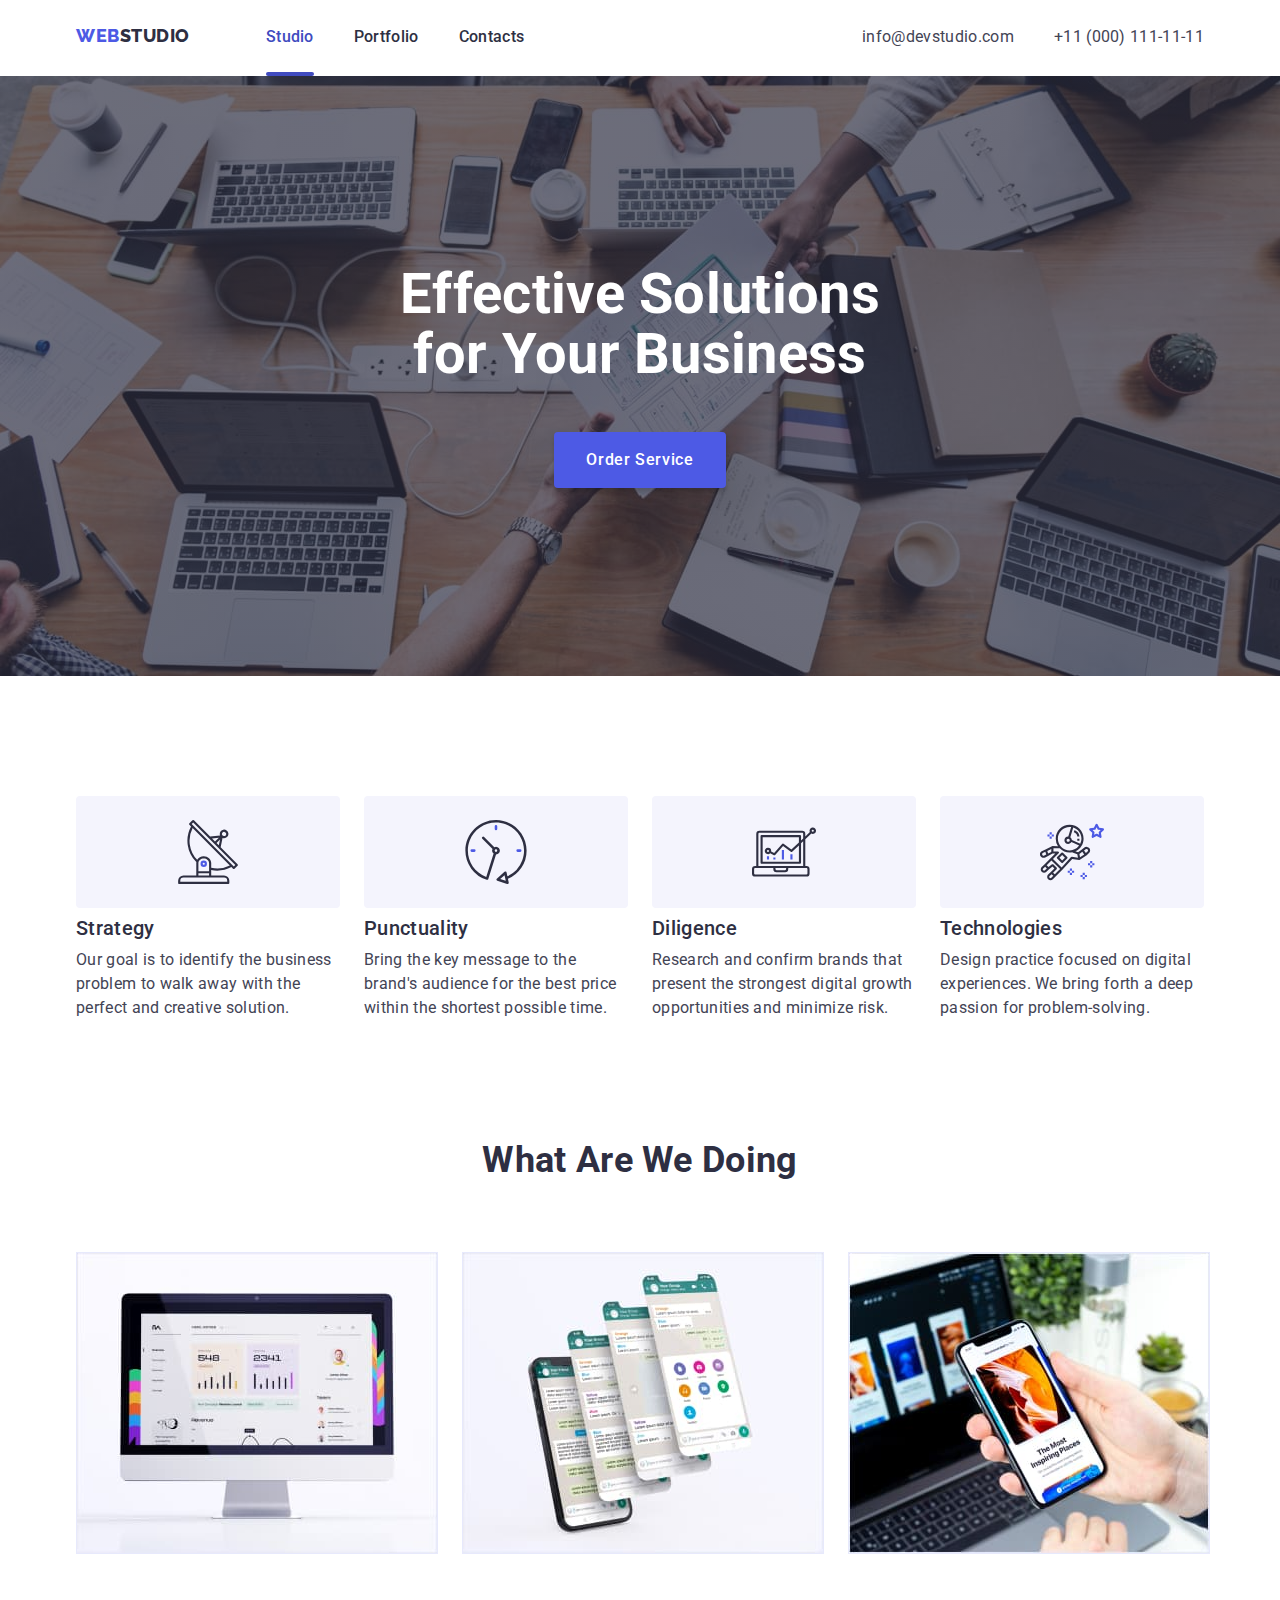
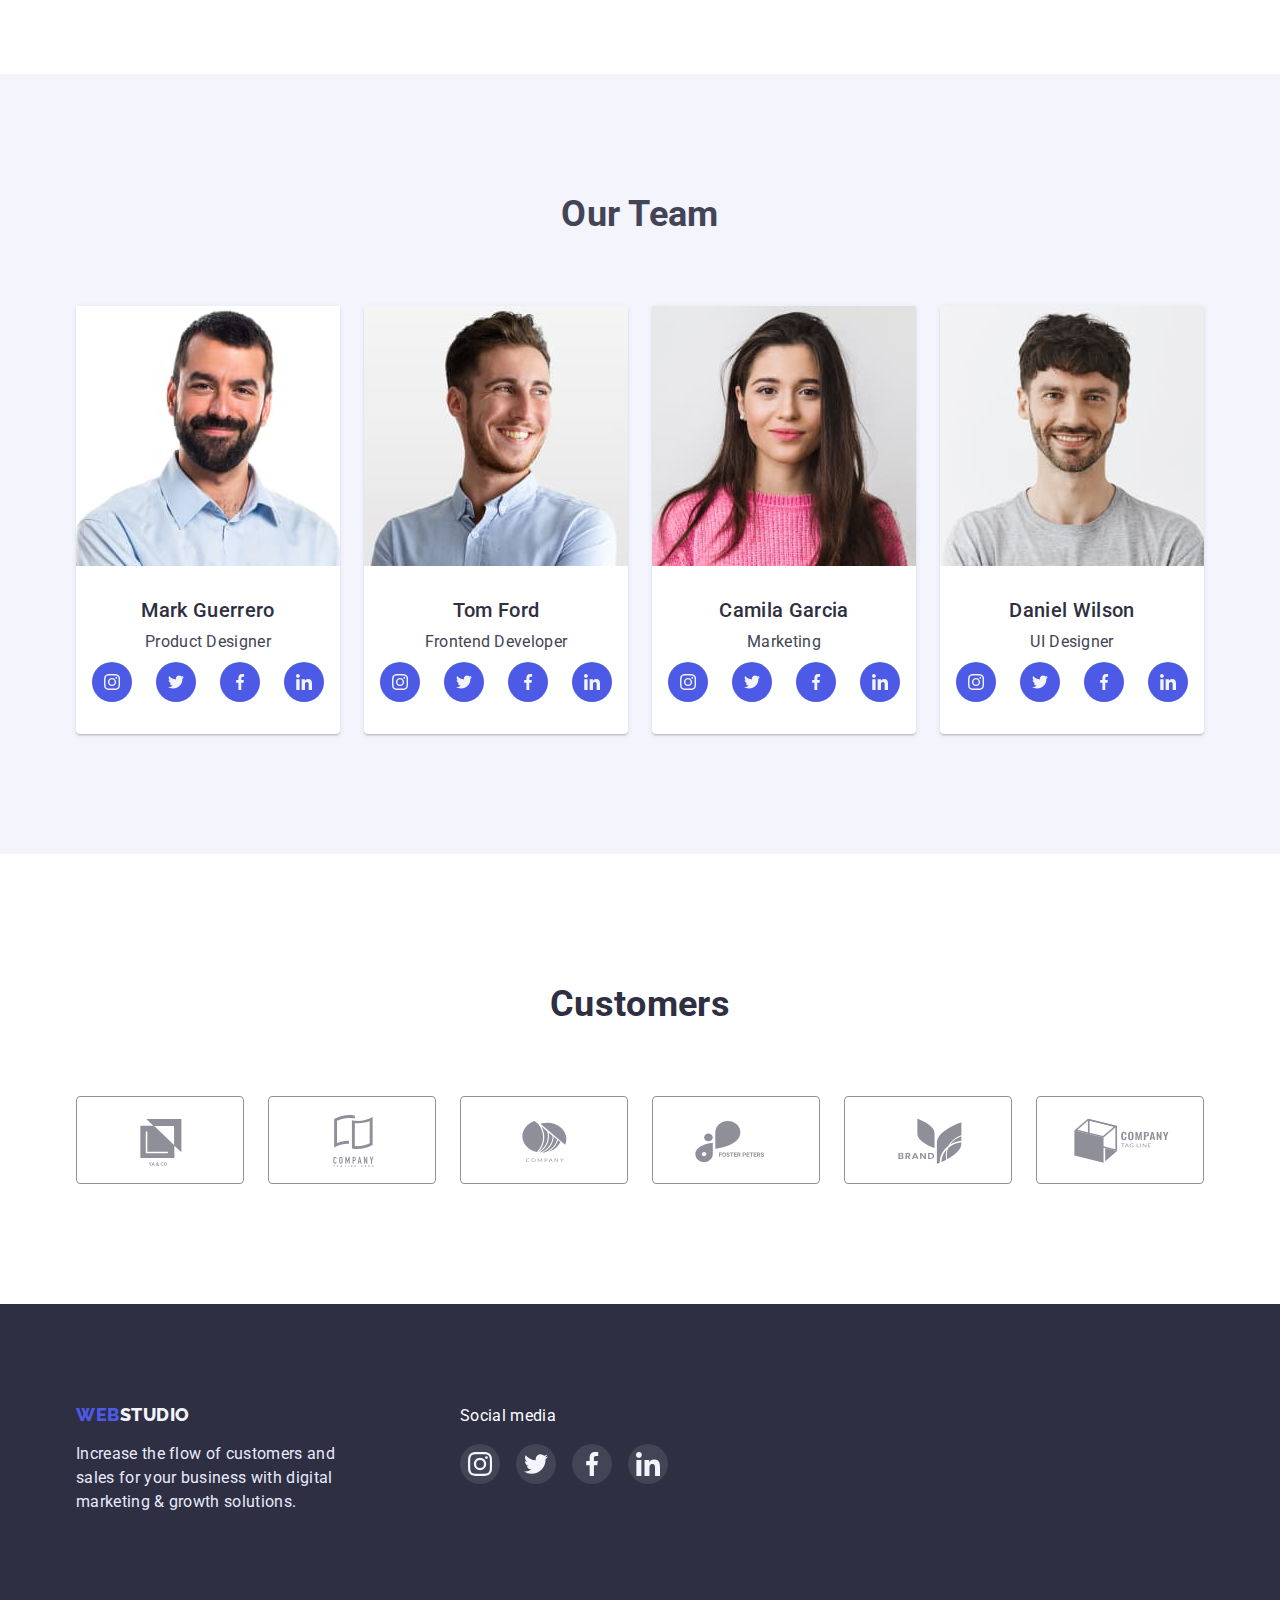
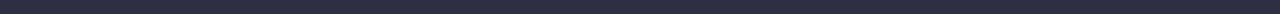
==== commit 8f91d4d8: "nav-a padding" ====
--- a/index.html
+++ b/index.html
@@ -20,12 +20,11 @@
   <body class="body">
     <header class="header">
       <div class="container flex-header">
-        <!--Navigation-->
-        <!--Logo-->
         <!--Logo-->
         <a class="header-logo-left" href="."
           >Web<span class="header-logo-right">Studio</span></a
         >
+        <!--Navigation-->
         <nav class="navigation">
           <ul class="nav-ul">
             <li class="nav-li">
@@ -37,6 +36,7 @@
             <li class="nav-li"><a class="nav-a" href="">Contacts</a></li>
           </ul>
         </nav>
+        <!-- Address -->
         <address class="address">
           <ul class="address-ul">
             <li>
@@ -58,7 +58,9 @@
       <section class="index-section-hero section">
         <div class="container">
           <h1 class="index-hero-h1">Effective Solutions for Your Business</h1>
-          <button class="index-hero-btn" type="button">Order Service</button>
+          <button class="index-hero-btn" type="button" data-modal-open>
+            Order Service
+          </button>
         </div>
       </section>
       <!-- Section1 -->
@@ -579,6 +581,15 @@
       </div>
     </footer>
     <!-- modal window -->
+    <div class="backdrop is-hidden" data-modal>
+      <div class="modal">
+        <button class="modal-btn flex-center" type="button" data-modal-close>
+          <svg class="modal-icon" width="8px" height="8px">
+            <use href="./images/icons.svg#icon-close-window-18dp"></use>
+          </svg>
+        </button>
+      </div>
+    </div>
     <script src="./js/modal.js"></script>
   </body>
 </html>
--- a/css/styles.css
+++ b/css/styles.css
@@ -10,8 +10,11 @@
   --col-cloud: #f4f4fd;
   --col-navy-blue-modal: rgba(46, 47, 66, 0.4);
   --col-grey: rgba(46, 47, 66, 0.7);
+  --col-black: #000000;
   --col-white: #ffffff;
   --col-background: #e5e5e5;
+  --col-bg-modal: #fcfcfc;
+  --col-bg-backdrop: rgba(0, 0, 0, 0.4);
   --col-btn-shadow: rgba(0, 0, 0, 0.15);
   --col-btn-shadow1: rgba(0, 0, 0, 0.12);
   --col-btn-shadow2: rgba(0, 0, 0, 0.08);
@@ -24,6 +27,9 @@
   --cont-padding-left: 15px;
   --cont-padding-right: 15px;
   --sect-flex-gap: 24px;
+  --pad-header-top: 24px;
+  --pad-header-btm: 28px;
+  --trans-hv: 250ms cubic-bezier(0.4, 0, 0.2, 1);
 }
 /* margin 0 */
 h1,
@@ -84,11 +90,15 @@
 }
 /* header */
 .header {
-  padding-top: 24px;
-  padding-bottom: 28px;
+  padding-top: var(--pad-header-top);
+  padding-bottom: var(--pad-header-btm);
 }
 .header-portfolio {
+  padding-bottom: calc(var(--pad-header-btm) - 1px);
   border-bottom: 1px solid var(--col-cornflower);
+  box-shadow: 0px 2px 1px var(--col-navy-blue-shadow1),
+    0px 1px 1px var(--col-navy-blue-shadow2),
+    0px 1px 6px var(--col-navy-blue-shadow1);
 }
 
 /* logo */
@@ -122,8 +132,14 @@
   line-height: calc(24 / 18);
   color: var(--col-navy-blue);
   text-decoration: none;
-}
-
+  transition: color var(--trans-hv);
+  padding-top: var(--pad-header-top);
+  padding-bottom: var(--pad-header-btm);
+}
+.current-page {
+  color: var(--col-ocean);
+  padding-bottom: calc(var(--pad-header-btm) + 2px);
+}
 .current-page::after {
   display: block;
   content: "";
@@ -132,7 +148,8 @@
   background-color: var(--col-ocean);
   border-radius: 4px;
   position: absolute;
-  top: calc(100% + 26px);
+  left: 0;
+  bottom: 0;
 }
 .nav-a:hover,
 .nav-a:focus {
@@ -148,6 +165,9 @@
   font-style: normal;
   text-decoration: none;
   color: var(--col-slate);
+  transition: color var(--trans-hv);
+  padding-top: var(--pad-header-top);
+  padding-bottom: var(--pad-header-btm);
 }
 .address-a:focus,
 .address-a:hover {
@@ -197,6 +217,7 @@
   display: block;
   margin-right: auto;
   margin-left: auto;
+  transition: background-color var(--trans-hv);
 }
 .index-hero-btn:focus,
 .index-hero-btn:hover {
@@ -328,6 +349,7 @@
 }
 .index-section-team-cards-link {
   background-color: var(--col-iris);
+  transition: background-color var(--trans-hv);
 }
 .index-section-team-cards-link:focus,
 .index-section-team-cards-link:hover {
@@ -370,6 +392,7 @@
   border: 1px solid var(--col-light-slate);
   color: var(--col-light-slate);
   border-radius: 4px;
+  transition: color var(--trans-hv), border var(--trans-hv);
 }
 .index-section-customers-link:focus,
 .index-section-customers-link:hover {
@@ -436,6 +459,7 @@
 }
 .footer-social-links {
   background-color: var(--col-background-footer);
+  transition: background-color var(--trans-hv);
 }
 .footer-social-links:focus,
 .footer-social-links:hover {
@@ -444,6 +468,67 @@
 .footer-social-icon {
   width: 24px;
   height: 24px;
+}
+/* modal */
+.backdrop {
+  background-color: var(--col-bg-backdrop);
+  width: 100%;
+  height: 100%;
+
+  position: fixed;
+  top: 0;
+  left: 0;
+
+  transition: opacity var(--trans-hv), visibility var(--trans-hv);
+}
+.backdrop.is-hidden {
+  opacity: 0;
+  visibility: hidden;
+  pointer-events: none;
+}
+.modal {
+  position: absolute;
+  top: 50%;
+  left: 50%;
+  width: 408px;
+  min-height: 576px;
+
+  transform: translate(-50%, -50%);
+
+  background-color: var(--col-bg-modal);
+  border-radius: 4px;
+  box-shadow: 0px 1px 1px rgba(0, 0, 0, 0.14), 0px 1px 3px rgba(0, 0, 0, 0.12),
+    0px 2px 1px rgba(0, 0, 0, 0.2);
+
+  transition: transform var(--trans-hv);
+}
+.modal.is-hidden {
+  transform: translatey(50%);
+
+  /* transform: translatex(50%); */
+}
+
+.modal-btn {
+  position: absolute;
+  top: 24px;
+  right: 24px;
+  cursor: pointer;
+  border: none;
+  border-radius: 50%;
+  width: 24px;
+  height: 24px;
+  padding: 0;
+  background-color: var(--col-btn-shadow3);
+  color: var(--col-black);
+  transition: color var(--trans-hv), background-color var(--trans-hv);
+}
+.modal-btn:hover,
+.modal-btn:focus {
+  color: var(--col-white);
+  background-color: var(--col-ocean);
+}
+.modal-icon {
+  fill: currentColor;
 }
 /* portfolio */
 /* main */
@@ -467,6 +552,8 @@
   border: 1px solid var(--col-cornflower);
   border-radius: 4px;
   padding: 12px 24px;
+  transition: color var(--trans-hv), background-color var(--trans-hv),
+    box-shadow var(--trans-hv);
 }
 .portfolio-hero-btn:focus,
 .portfolio-hero-btn:hover {
@@ -491,8 +578,34 @@
 .portfolio-hero-a {
   text-decoration: none;
   display: block;
+
   box-shadow: 0 1px 6px var(--col-navy-blue-shadow1);
-}
+  transition: box-shadow var(--trans-hv);
+}
+.portfolio-hero-a-first {
+  display: block;
+  position: relative;
+  overflow: hidden;
+  width: 100%;
+  height: 300px;
+}
+.portfolio-hero-a-bg {
+  display: block;
+  position: absolute;
+  top: 0px;
+  left: 0;
+  width: 100%;
+  height: 100%;
+  background-color: var(--col-iris);
+  color: var(--col-cloud);
+  padding-left: 32px;
+  padding-right: 32px;
+  padding-top: 40px;
+
+  transform: translatey(101%);
+  transition: transform var(--trans-hv);
+}
+
 .portfolio-hero-a:focus,
 .portfolio-hero-a:hover {
   box-shadow: 0 2px 1px var(--col-navy-blue-shadow1),
@@ -500,6 +613,9 @@
     0 1px 6px var(--col-navy-blue-shadow1);
 }
 
+.portfolio-hero-a:hover .portfolio-hero-a-first .portfolio-hero-a-bg {
+  transform: translateY(0);
+}
 .portfolio-hero-img {
   width: 360px;
   height: 300px;
